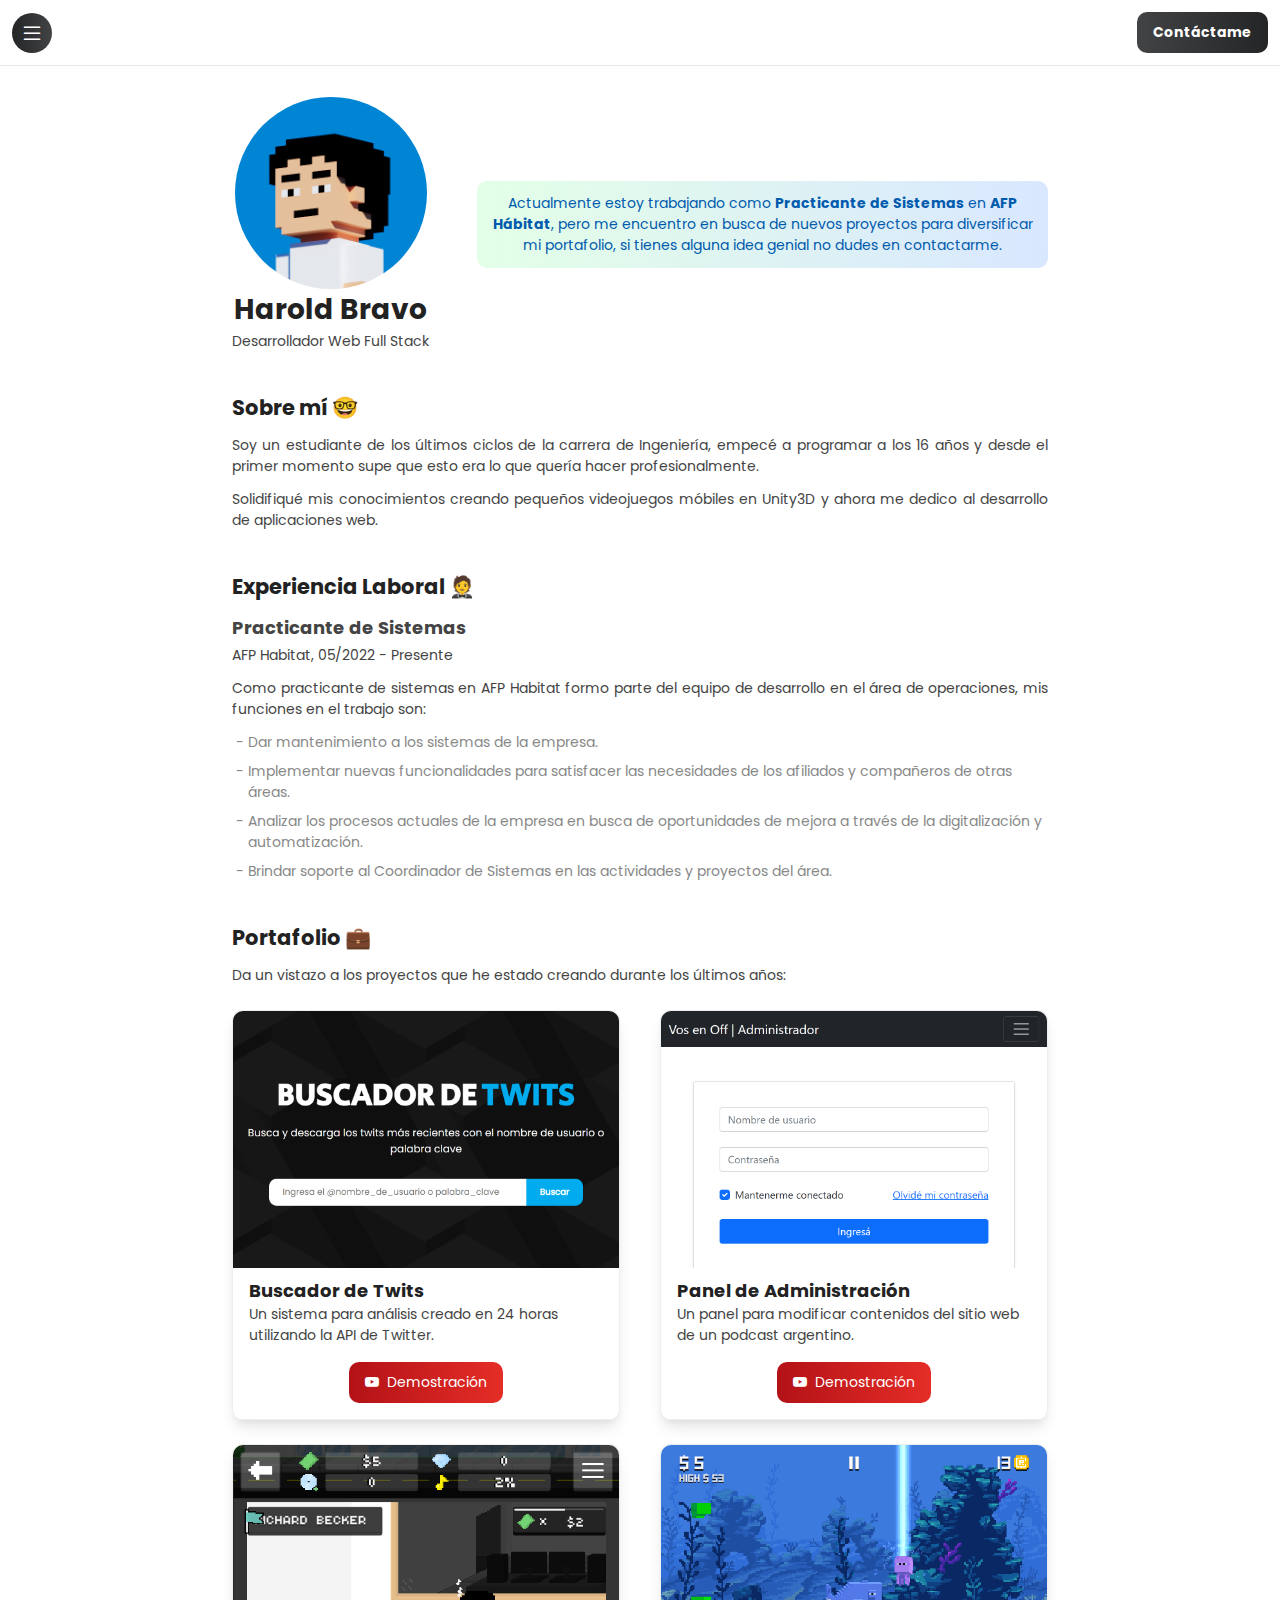
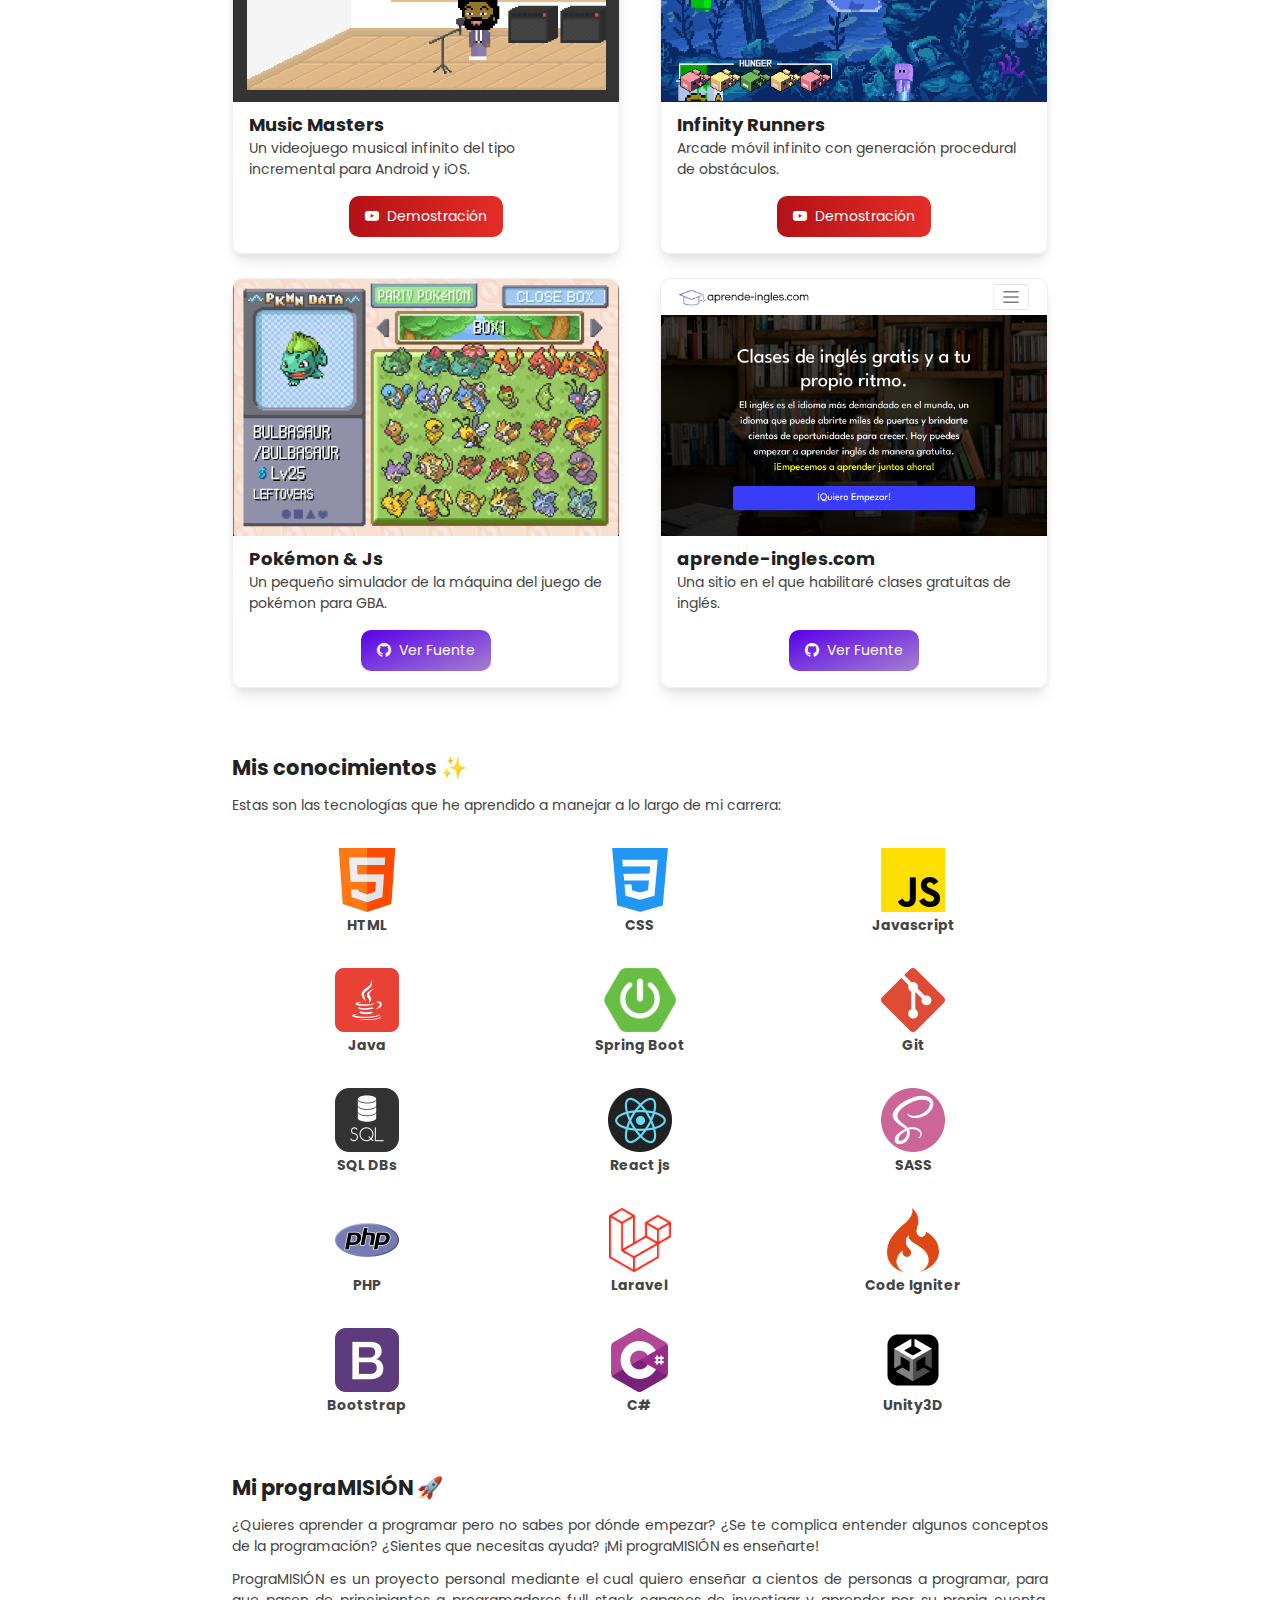
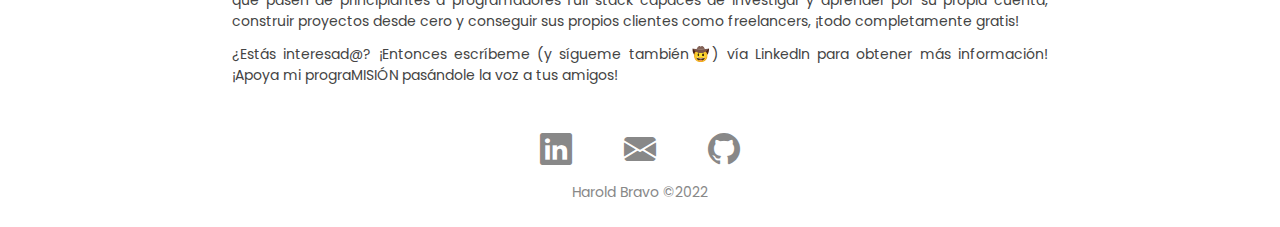
==== index.html @ 15dba9b2 "." ====
<!DOCTYPE html>
<html lang="en">
<head>
    <meta charset="UTF-8">
    <meta http-equiv="X-UA-Compatible" content="IE=edge">
    <meta name="viewport" content="width=device-width, initial-scale=1.0">
    <title>Harold Bravo: Desarrollador Web</title>
    <link rel="preconnect" href="https://fonts.googleapis.com">
    <link rel="preconnect" href="https://fonts.gstatic.com" crossorigin>
    <link href="https://fonts.googleapis.com/css2?family=Poppins:ital,wght@0,100;0,200;0,300;0,400;0,700;1,500;1,600;1,800&display=swap" rel="stylesheet">
    <link rel="stylesheet" href="https://cdn.jsdelivr.net/npm/bootstrap-icons@1.9.1/font/bootstrap-icons.css">
    <link rel="stylesheet" href="assets/css/style.css">
</head>
<body>

    <header id="header">
        <a class="btn-nav">
            <i class="bi bi-list"></i>
        </a>
        <nav id="navbar" class="navbar">
            <div class="navbar-header">
                <div>
                    <h2>Harold Bravo</h2>
                    <span>Desarrollador Web Full Stack</span>
                </div>
                <a class="btn-nav">
                    <i class="bi bi-x"></i>
                </a>
            </div>
            <ul>
                <li>
                    <a class="a-target nav-link" href="#about-me">
                        <h2>Sobre mí 🤓</h2>
                    </a>
                </li>
                <li>
                    <a class="a-target nav-link" href="#experience">
                        <h2>Experiencia Laboral 🤵</h2>
                    </a>
                </li>
                <li>
                    <a class="a-target nav-link" href="#portfolio">
                        <h2>Portafolio 💼</h2>
                    </a>
                </li>
                <li>
                    <a class="a-target nav-link" href="#skills">
                        <h2>Mis conocimientos ✨</h2>
                    </a>
                </li>
                <li>
                    <a class="a-target nav-link" href="#programission">
                        <h2>Mi prograMISIÓN 🚀</h2>
                    </a>
                </li>
            </ul>
        </nav>
        <a class="btn btn-contact" href="mailto:hbravo798@gmail.com">Contáctame</a>
    </header>

    <main class="container">
        <div>
            <img class="profile-pic" src="assets/images/Twitter_PP.png" alt="Foto de perfil">
            <h1>Harold Bravo</h1>
            <p>Desarrollador Web Full Stack</p>
        </div>
        <p class="description">
            Actualmente estoy trabajando como <b>Practicante de Sistemas</b> en <b>AFP Hábitat</b>,
            pero me encuentro en busca de nuevos proyectos para diversificar mi portafolio, si tienes
            alguna idea genial no dudes en contactarme.
        </p>
    </main>

    <!-- About Me -->

    <section id="about-me" class="container">
        <a class="a-target" href="#about-me"><h2>Sobre mí 🤓 <span class="tag">#</span></h2></a>
        <p class="p-block">
            Soy un estudiante de los últimos ciclos de la carrera de Ingeniería, empecé a programar a los
            16 años y desde el primer momento supe que esto era lo que quería hacer profesionalmente.
        </p>
        <p class="p-block">
            Solidifiqué mis conocimientos creando pequeños videojuegos móbiles en Unity3D y ahora me dedico
            al desarrollo de aplicaciones web.
        </p>
    </section>

    <!-- Working experience -->

    <section id="experience" class="container">
        <a class="a-target" href="#experience"><h2>Experiencia Laboral 🤵 <span class="tag">#</span></h2></a>
        <div class="working-experience">
            <h3>Practicante de Sistemas</h3>
            <span>AFP Habitat, 05/2022 - Presente</span>
            <p class="p-block">
                Como practicante de sistemas en AFP Habitat formo parte del equipo de desarrollo en el área de
                operaciones, mis funciones en el trabajo son:
            </p>
            <ul>
                <li>
                    Dar mantenimiento a los sistemas de la empresa.
                </li>
                <li>
                    Implementar nuevas funcionalidades para satisfacer las necesidades de los afiliados
                    y compañeros de otras áreas.
                </li>
                <li>
                    Analizar los procesos actuales de la empresa en busca de oportunidades de mejora a través de la 
                    digitalización y automatización.
                </li>
                <li>
                    Brindar soporte al Coordinador de Sistemas en las actividades y proyectos del área.
                </li>
            </ul>
        </div>
    </section>

    <!-- My Portfolio -->

    <section id="portfolio" class="container">
        <a class="a-target" href="#portfolio"><h2>Portafolio 💼 <span class="tag">#</span></h2></a>
        <p class="p-block">
            Da un vistazo a los proyectos que he estado creando durante los últimos años:
        </p>

        <section class="projects-container">

            <div class="project">
                <img src="assets/images/projects/buscador-twits.png" alt="Imagen del proyecto Buscador de Twits">
                <div class="project-description">
                    <h3>Buscador de Twits</h3>
                    <p>Un sistema para análisis creado en 24 horas utilizando la API de Twitter.</p>
                    <div class="btn-container">
                        <a class="btn btn-demo"><i class="bi bi-youtube"></i> Demostración</a>
                    </div>
                </div>
            </div>

            <div class="project">
                <img src="assets/images/projects/panel-administrador.png" alt="Imagen del Panel de Administración">
                <div class="project-description">
                    <h3>Panel de Administración</h3>
                    <p>Un panel para modificar contenidos del sitio web de un podcast argentino.</p>
                    <div class="btn-container">
                        <a class="btn btn-demo"><i class="bi bi-youtube"></i> Demostración</a>
                    </div>
                </div>
            </div>

            <div class="project">
                <img src="assets/images/projects/music-masters.png" alt="Imagen del proyecto Music Masters">
                <div class="project-description">
                    <h3>Music Masters</h3>
                    <p>Un videojuego musical infinito del tipo incremental para Android y iOS.</p>
                    <div class="btn-container">
                        <a class="btn btn-demo"><i class="bi bi-youtube"></i> Demostración</a>
                    </div>
                </div>
            </div>

            <div class="project">
                <img src="assets/images/projects/infinity-runners.png" alt="Imagen del proyecto Infinity Runners">
                <div class="project-description">
                    <h3>Infinity Runners</h3>
                    <p>Arcade móvil infinito con generación procedural de obstáculos.</p>
                    <div class="btn-container">
                        <a class="btn btn-demo"><i class="bi bi-youtube"></i> Demostración</a>
                    </div>
                </div>
            </div>

            <div class="project">
                <img src="assets/images/projects/pokemon-js.png" alt="Imagen del proyecto Pokemon & Js">
                <div class="project-description">
                    <h3>Pokémon & Js</h3>
                    <p>Un pequeño simulador de la máquina del juego de pokémon para GBA.</p>
                    <div class="btn-container">
                        <a class="btn btn-git" href="https://github.com/Andrebravo23/Pokemon-and-Js" target="_blank">
                            <i class="bi bi-github"></i> Ver Fuente
                        </a>
                    </div>
                </div>
            </div>
                

            <div class="project">
                <img src="assets/images/projects/aprende-ingles.png" alt="Imagen del proyecto Aprende-ingles.com">
                <div class="project-description">
                    <h3>aprende-ingles.com</h3>
                    <p>Una sitio en el que habilitaré clases gratuitas de inglés.</p>
                    <div class="btn-container">
                        <a class="btn btn-git" href="https://github.com/Andrebravo23/AprendeIngles-Bravo" target="_blank">
                            <i class="bi bi-github"></i> Ver Fuente
                        </a>
                    </div>
                </div>
            </div>
                
        </section>
    
    </section>

    <!-- My Skills -->

    <section id="skills" class="container">
        <a class="a-target" href="#skills"><h2>Mis conocimientos ✨ <span class="tag">#</span></h2></a>
        <p class="p-block">
            Estas son las tecnologías que he aprendido a manejar a lo largo de mi carrera:
        </p>

        <div class="skills-container">
            
            <div class="skill">
                <img src="assets/images/skills/html.png" alt="HTML logo">
                <h4>HTML</h4>
            </div>
            
            <div class="skill">
                <img src="assets/images/skills/css.png" alt="CSS logo">
                <h4>CSS</h4>
            </div>
            
            <div class="skill">
                <img src="assets/images/skills/js.png" alt="Javascript logo">
                <h4>Javascript</h4>
            </div>
            
            <div class="skill">
                <img src="assets/images/skills/java.png" alt="Java logo">
                <h4>Java</h4>
            </div>
            
            <div class="skill">
                <img src="assets/images/skills/spring-boot.png" alt="Spring Boot logo">
                <h4>Spring Boot</h4>
            </div>
            
            <div class="skill">
                <img src="assets/images/skills/git.png" alt="Git logo">
                <h4>Git</h4>
            </div>
            
            <div class="skill">
                <img src="assets/images/skills/sql.png" alt="SQL logo">
                <h4>SQL DBs</h4>
            </div>
            
            <div class="skill">
                <img src="assets/images/skills/react.png" alt="React logo">
                <h4>React js</h4>
            </div>
            
            <div class="skill">
                <img src="assets/images/skills/sass.png" alt="Sass logo">
                <h4>SASS</h4>
            </div>
            
            <div class="skill">
                <img src="assets/images/skills/php.png" alt="PHP logo">
                <h4>PHP</h4>
            </div>
            
            <div class="skill">
                <img src="assets/images/skills/laravel.png" alt="Laravel logo">
                <h4>Laravel</h4>
            </div>
            
            <div class="skill">
                <img src="assets/images/skills/codeigniter.png" alt="Code Igniter logo">
                <h4>Code Igniter</h4>
            </div>
            
            <div class="skill">
                <img src="assets/images/skills/bootstrap.png" alt="Bootstrap logo">
                <h4>Bootstrap</h4>
            </div>
            
            <div class="skill">
                <img src="assets/images/skills/c-sharp.png" alt="C-Sharp logo">
                <h4>C#</h4>
            </div>
            
            <div class="skill">
                <img src="assets/images/skills/unity3d.png" alt="Unity3D logo">
                <h4>Unity3D</h4>
            </div>

        </div>

    </section>

    <!-- Programission -->
    
    <section id="programission" class="container">
        <a class="a-target" href="#programission"><h2>Mi prograMISIÓN 🚀 <span class="tag">#</span></h2></a>
        <p class="p-block">
            ¿Quieres aprender a programar pero no sabes por dónde empezar? ¿Se te complica entender
            algunos conceptos de la programación? ¿Sientes que necesitas ayuda? ¡Mi prograMISIÓN es enseñarte!
        </p>
        <p class="p-block">
            PrograMISIÓN es un proyecto personal mediante el cual quiero enseñar a cientos de personas a
            programar, para que pasen de principiantes a programadores full stack capaces de investigar
            y aprender por su propia cuenta, construir proyectos desde cero y conseguir sus propios clientes
            como freelancers, ¡todo completamente gratis!
        </p>
        <p class="p-block">
            ¿Estás interesad@? ¡Entonces escríbeme (y sígueme también🤠) vía LinkedIn para obtener más información!
            ¡Apoya mi prograMISIÓN pasándole la voz a tus amigos!
        </p>
    </section>

    <footer>
        <div class="socials">
            <a href="">
                <i class="bi bi-linkedin"></i>
            </a><!--
         --><a href="mailto:hbravo798@gmail.com">
                <i class="bi bi-envelope-fill"></i>
            </a><!--
         --><a href="">
                <i class="bi bi-github"></i>
            </a>
        </div>
        <span>Harold Bravo ©2022</span>
    </footer>

    <script src="assets/js/main.js"></script>
</body>
</html>
---- assets/css/style.css ----
:root {
    --title: #222;
    --paragraph: #444;
    --subtle: #888;
}

* {
    box-sizing: border-box;
    margin: 0;
    padding: 0;
    font-family: 'Poppins', sans-serif;
}

html {
    scroll-behavior:smooth;
}

html, body {
    font-size: 62.5%;
}

h1 {
    font-size: 2.4rem;
}

h2 {
    font-size: 1.9rem;
}

h3 {
    font-size: 1.6rem;
}

h4 {
    font-size: 1.25rem;
}

p, span, li {
    font-size: 1.25rem;
}

.container {
    padding: 0 24px;
}

main {
    margin-top: 24px;
}

.profile-pic {
    display: block;
    border-radius: 50%;
    margin: 0 auto;
    width: 50%;
    max-width: 192px;
    height: auto;
}

.description {
    border-radius: 10px;
    margin: 12px 0;
    padding: 12px;
    background: linear-gradient(90deg, #e3ffe7 0%, #d9e7ff 100%);
    color: #005aad;
}

main h1, main p {
    text-align: center;
}

h1, h2, h3, h4, h5, h6 {
    color: var(--title);
}

h2 {
    display: inline-block;
    padding-top: 16px;
}

p, li, span {
    color: var(--paragraph);
}

.working-experience li {
  list-style-type: '- ';
  margin: 8px 0 8px 16px;
}

section {
    margin: 24px 0;
}

.a-target {
    color: var(--title);
    text-decoration: none;
}

.tag {
    color: white;
    transition: all 0.25s linear;
}

.a-target:hover .tag {
    color: var(--subtle);
}

.p-block {
    margin: 12px 0;
    text-align: justify;
}

.projects-container {
    margin-top: 24px;
}

.project {
    border-radius: 10px;
    box-shadow: rgba(0, 0, 0, 0.1) 0px 10px 15px -3px, rgba(0, 0, 0, 0.05) 0px 4px 6px -2px;
    margin-bottom: 32px;
    border: 1px solid #eee;
}

.project img {
    width: 100%;
    height: auto;
    border-radius: 10px 10px 0 0;
}

.project .project-description {
    padding: 6px 16px 16px 16px;
}

.project h3 {
    margin: 0;
}

.btn-container {
    margin-top: 16px;
    text-align: center;
}

.btn {
    padding: 10px 16px;
    cursor: pointer;
    text-decoration: none;
    display: inline-block;
    border-radius: 10px;
    font-size: 1.25rem;
    height: fit-content;
}

.btn-contact {
    background: #232526;
    background: -webkit-linear-gradient(to right, #414345, #232526);
    background: linear-gradient(to right, #414345, #232526);
    color: white;
}

.btn-nav {
    background: #232526;
    background: -webkit-linear-gradient(to left, #414345, #232526);
    background: linear-gradient(to left, #414345, #232526);
    color: white;
    font-size: 24px;
    font-weight: bold;
    border-radius: 50%;
    height: 40px;
    width: 40px;
    line-height: 1;
    padding: 8px;
}

.btn-contact {
    font-size: 1.1rem;
    font-weight: bold;
}

.btn-demo {
    background: #e52d27;
    background: -webkit-linear-gradient(to right, #b31217, #e52d27);
    background: linear-gradient(to right, #b31217, #e52d27);
    color: white;
}

.btn-git {
    background-color: #5900e9;
    background-image: linear-gradient(160deg, #5900e9 0%, #a580d0 100%);
    color: white;
}

.btn-demo i, .btn-git i {
    margin-right: 4px;
}

.skills-container {
    display: flex;
    flex-direction: row;
    flex-wrap: wrap;
    justify-content: space-between;
    margin-top: 16px;
}

.skill {
    text-align: center;
    width: 33%;
    margin: 16px 0;
}

.skill h4 {
    color: var(--paragraph);
}

.skill img {
    height: 64px;
    width: auto;
}

.working-experience {
    margin-top: 12px;
}

.working-experience h3 {
    color: var(--paragraph);
    margin-bottom: 4px;
}

.working-experience li {
    color: var(--subtle);
}

footer {
    text-align: center;
    padding-top: 16px;
    padding-bottom: 24px;
}

.socials {
    display: flex;
    font-size: 3.2rem;
    justify-content: space-between;
    width: 80%;
    max-width: 200px;
    margin: 0 auto 8px auto;
}

.socials a {
    color: var(--subtle);
    text-decoration: none;
}

footer span {
    color: var(--subtle);
}

header {
    display: flex;
    justify-content: space-between;
    padding: 12px;
    position: sticky;
    top: 0;
    background-color: rgba(255, 255, 255, 0.8);
    align-items: center;
    z-index: 2;
    box-shadow: rgba(17, 17, 26, 0.1) 0px 1px 0px;
    transition: top 0.3s;
}

header::after {
    display: block;
    position: fixed;
    top: 0;
    left: 0;
    width: 100vw;
    height: 100vh;
    pointer-events: none;
    background-color: transparent;
    content: '';
    z-index: 2;
    transition: background 0.5s linear;
}

.navbar {
    background-color: white;
    position: fixed;
    height: 100vh;
    width: 100vw;
    z-index: 3;
    top: 0;
    left: -100vw;
    transition: left 0.5s ease-in-out;
    padding: 24px;
}

header.show .navbar {
    left: 0;
}

header.show::after {
    background-color:  rgba(0, 0, 0, 0.5);
    pointer-events: all;
}

.navbar-header {
    display: flex;
    justify-content: space-between;
    flex-direction: row;
    padding-bottom: 16px;
    border-bottom: 2px solid #eee;
}

.navbar-header h2 {
    padding: 0;
}

.navbar-header span {
    display: block;
    padding: 0;
}

.navbar ul {
    list-style-type: none;
    display: block;
    margin: 16px 0;
}

.navbar a {
    display: block;
}

.navbar li {
    margin: 16px 0;
}

@media (min-width: 550px) {
    .navbar {
        max-width: 400px;
    }

    .projects-container {
        display: flex;
        flex-wrap: wrap;
        justify-content: space-between;
    }

    .project {
        width: 47.5%;
        margin-bottom: 24px;
    }
}

@media (min-width: 700px) {

    .container {
        padding: 0 72px;
        max-width: 960px;
        margin: 24px auto;
    }

    main.container {
        display: flex;
        justify-content: space-between;
        align-items: center;
        margin-top: 32px;
    }

    main.container > div {
        width: fit-content;
        margin-right: 48px;
    }

    .profile-pic {
        width: 192px;
    }

    .description {
        flex: 1;
    }
}

@media (min-width: 800px) {
    h1 {
        font-size: 2.8rem;
    }
    
    h2 {
        font-size: 2.1rem;
    }
    
    h3 {
        font-size: 1.8rem;
    }
    
    h4 , p, span, li, .btn {
        font-size: 1.4rem;
    }
}

@media (min-width: 1440px) {
    h1 {
        font-size: 3.2rem;
    }
    
    h2 {
        font-size: 2.4rem;
    }
    
    h3 {
        font-size: 2.2rem;
    }
    
    h4 , p, span, li, .btn {
        font-size: 1.6rem;
    }
    
    footer {
        margin-top: 48px;
    }
}
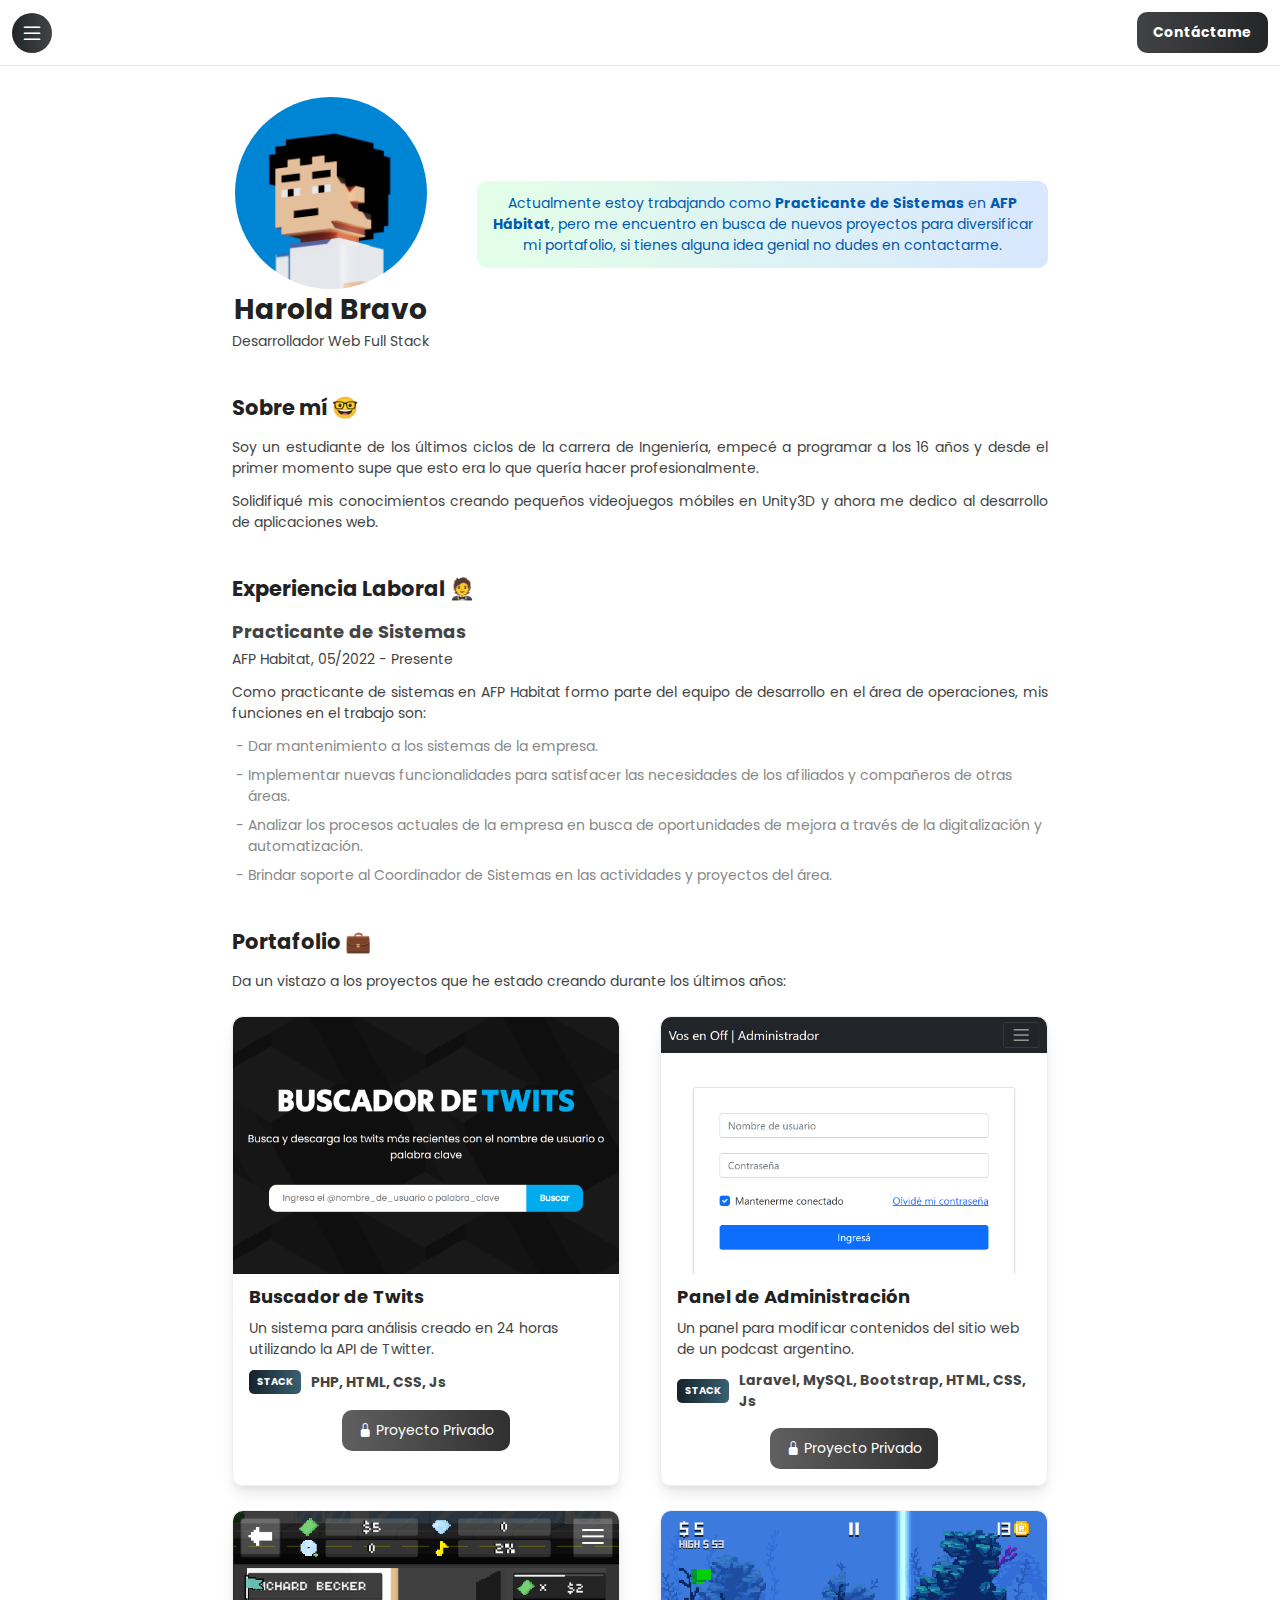
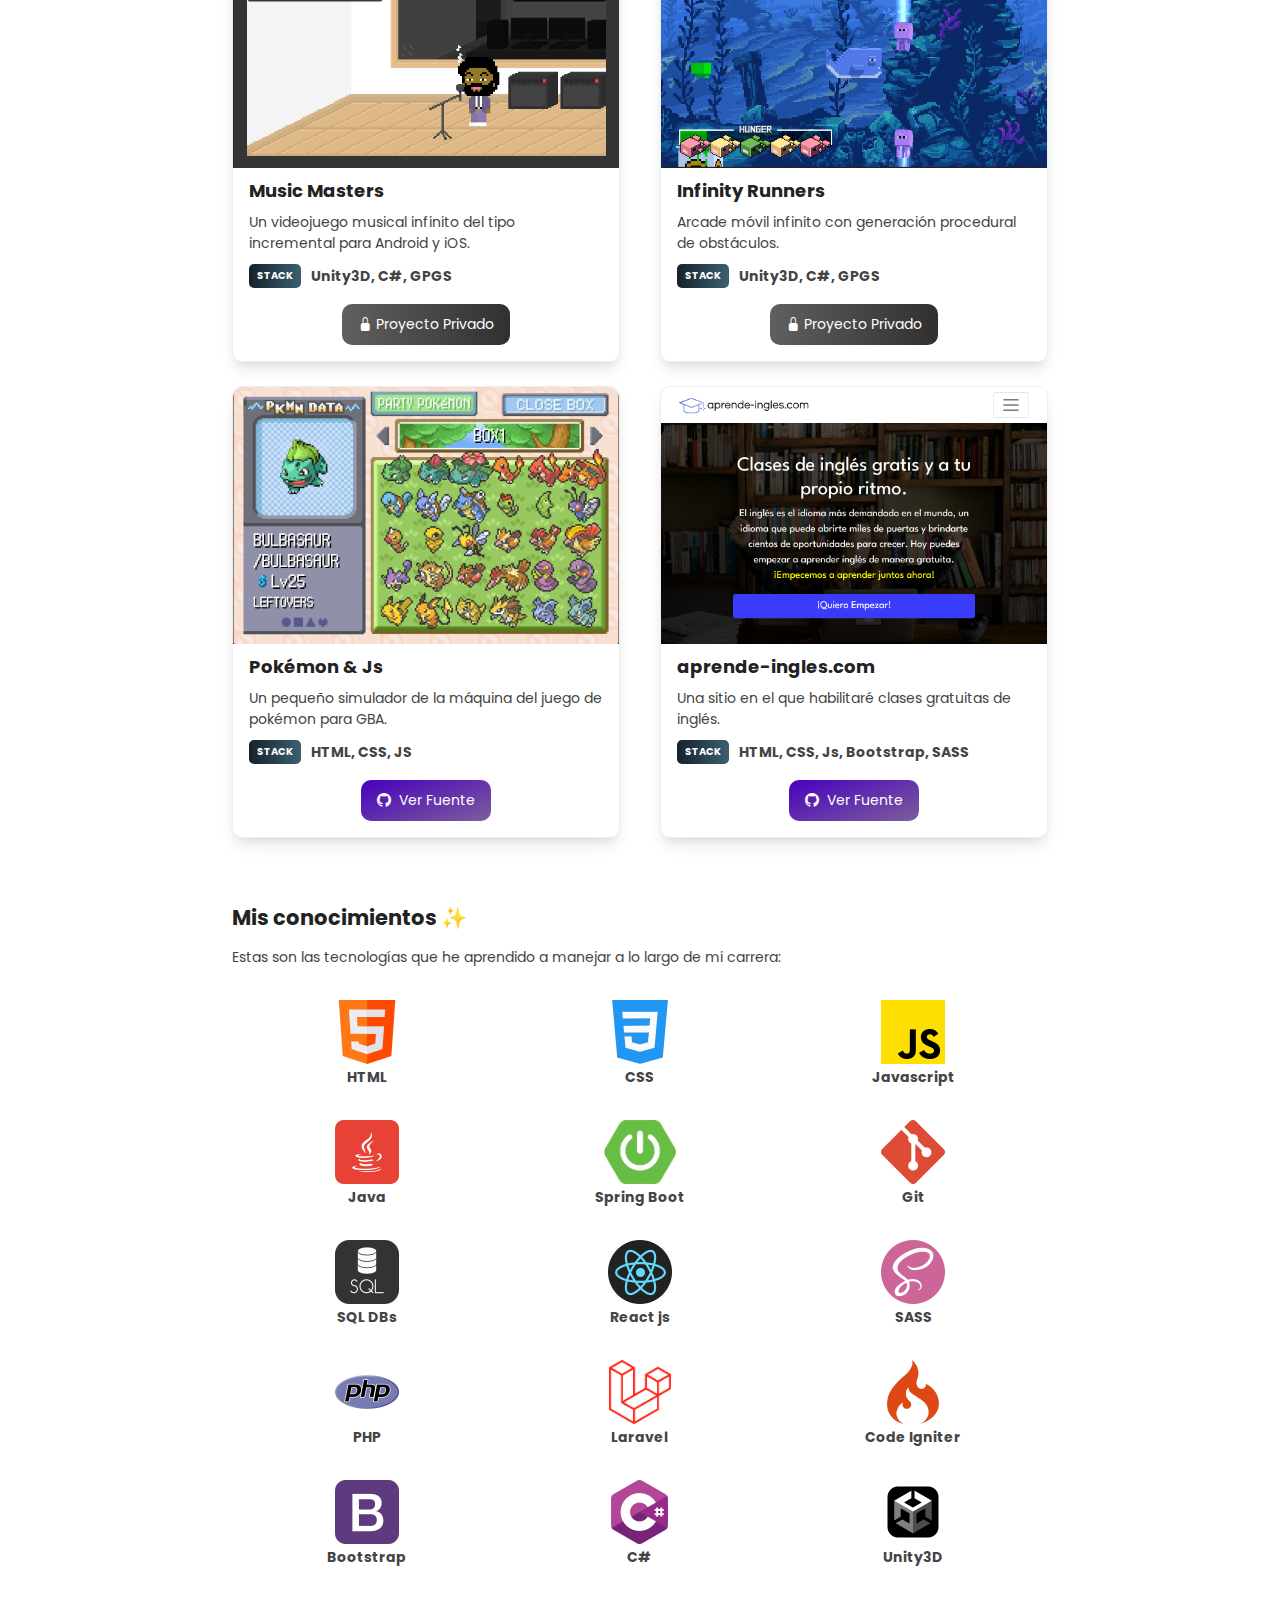
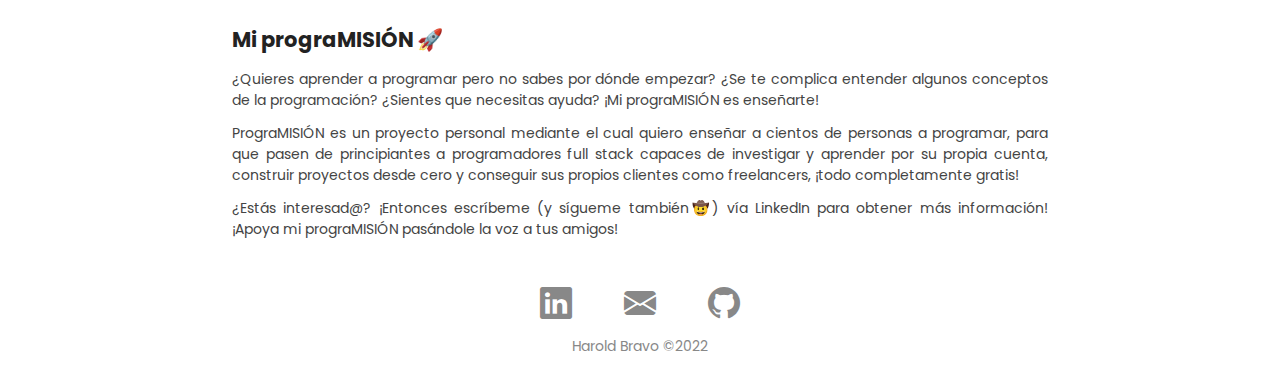
==== commit 73a52945: "last style fixes" ====
--- a/index.html
+++ b/index.html
@@ -130,8 +130,12 @@
                 <div class="project-description">
                     <h3>Buscador de Twits</h3>
                     <p>Un sistema para análisis creado en 24 horas utilizando la API de Twitter.</p>
-                    <div class="btn-container">
-                        <a class="btn btn-demo"><i class="bi bi-youtube"></i> Demostración</a>
+                    <div class="project-stack">
+                        <span class="tag stack-tag">STACK</span>
+                        <p>PHP, HTML, CSS, Js</p>
+                    </div>
+                    <div class="btn-container">
+                        <a class="btn btn-private"><i class="bi bi-lock-fill"></i> Proyecto Privado</a>
                     </div>
                 </div>
             </div>
@@ -141,8 +145,12 @@
                 <div class="project-description">
                     <h3>Panel de Administración</h3>
                     <p>Un panel para modificar contenidos del sitio web de un podcast argentino.</p>
-                    <div class="btn-container">
-                        <a class="btn btn-demo"><i class="bi bi-youtube"></i> Demostración</a>
+                    <div class="project-stack">
+                        <span class="tag stack-tag">STACK</span>
+                        <p>Laravel, MySQL, Bootstrap, HTML, CSS, Js</p>
+                    </div>
+                    <div class="btn-container">
+                        <a class="btn btn-private"><i class="bi bi-lock-fill"></i> Proyecto Privado</a>
                     </div>
                 </div>
             </div>
@@ -152,8 +160,12 @@
                 <div class="project-description">
                     <h3>Music Masters</h3>
                     <p>Un videojuego musical infinito del tipo incremental para Android y iOS.</p>
-                    <div class="btn-container">
-                        <a class="btn btn-demo"><i class="bi bi-youtube"></i> Demostración</a>
+                    <div class="project-stack">
+                        <span class="tag stack-tag">STACK</span>
+                        <p>Unity3D, C#, GPGS</p>
+                    </div>
+                    <div class="btn-container">
+                        <a class="btn btn-private"><i class="bi bi-lock-fill"></i> Proyecto Privado</a>
                     </div>
                 </div>
             </div>
@@ -163,8 +175,12 @@
                 <div class="project-description">
                     <h3>Infinity Runners</h3>
                     <p>Arcade móvil infinito con generación procedural de obstáculos.</p>
-                    <div class="btn-container">
-                        <a class="btn btn-demo"><i class="bi bi-youtube"></i> Demostración</a>
+                    <div class="project-stack">
+                        <span class="tag stack-tag">STACK</span>
+                        <p>Unity3D, C#, GPGS</p>
+                    </div>
+                    <div class="btn-container">
+                        <a class="btn btn-private"><i class="bi bi-lock-fill"></i> Proyecto Privado</a>
                     </div>
                 </div>
             </div>
@@ -174,6 +190,10 @@
                 <div class="project-description">
                     <h3>Pokémon & Js</h3>
                     <p>Un pequeño simulador de la máquina del juego de pokémon para GBA.</p>
+                    <div class="project-stack">
+                        <span class="tag stack-tag">STACK</span>
+                        <p>HTML, CSS, JS</p>
+                    </div>
                     <div class="btn-container">
                         <a class="btn btn-git" href="https://github.com/Andrebravo23/Pokemon-and-Js" target="_blank">
                             <i class="bi bi-github"></i> Ver Fuente
@@ -188,6 +208,10 @@
                 <div class="project-description">
                     <h3>aprende-ingles.com</h3>
                     <p>Una sitio en el que habilitaré clases gratuitas de inglés.</p>
+                    <div class="project-stack">
+                        <span class="tag stack-tag">STACK</span>
+                        <p>HTML, CSS, Js, Bootstrap, SASS</p>
+                    </div>
                     <div class="btn-container">
                         <a class="btn btn-git" href="https://github.com/Andrebravo23/AprendeIngles-Bravo" target="_blank">
                             <i class="bi bi-github"></i> Ver Fuente
@@ -311,13 +335,13 @@
 
     <footer>
         <div class="socials">
-            <a href="">
+            <a href="https://www.linkedin.com/in/harold-bravo-3828b9200/" target="_blank">
                 <i class="bi bi-linkedin"></i>
             </a><!--
          --><a href="mailto:hbravo798@gmail.com">
                 <i class="bi bi-envelope-fill"></i>
             </a><!--
-         --><a href="">
+         --><a href="https://github.com/Andrebravo23" target="_blank">
                 <i class="bi bi-github"></i>
             </a>
         </div>
--- a/assets/css/style.css
+++ b/assets/css/style.css
@@ -127,11 +127,16 @@
 }
 
 .project .project-description {
-    padding: 6px 16px 16px 16px;
-}
-
-.project h3 {
+    padding: 16px;
+    padding-top: 6px;
+}
+
+.project-description h3 {
     margin: 0;
+}
+
+.project-description > p {
+    margin-top: 8px;
 }
 
 .btn-container {
@@ -140,6 +145,8 @@
 }
 
 .btn {
+    position: relative;
+    top: 0;
     padding: 10px 16px;
     cursor: pointer;
     text-decoration: none;
@@ -147,6 +154,12 @@
     border-radius: 10px;
     font-size: 1.25rem;
     height: fit-content;
+    transition: scale 0.5s, top 0.25s;
+}
+
+.btn:hover {
+    scale: 1.05;
+    top: -4px;
 }
 
 .btn-contact {
@@ -157,6 +170,7 @@
 }
 
 .btn-nav {
+    cursor: pointer;
     background: #232526;
     background: -webkit-linear-gradient(to left, #414345, #232526);
     background: linear-gradient(to left, #414345, #232526);
@@ -175,16 +189,17 @@
     font-weight: bold;
 }
 
-.btn-demo {
-    background: #e52d27;
-    background: -webkit-linear-gradient(to right, #b31217, #e52d27);
-    background: linear-gradient(to right, #b31217, #e52d27);
-    color: white;
+.btn-private {
+    background: #606060;
+    background: -webkit-linear-gradient(to right, #606060, #303030);
+    background: linear-gradient(to right, #606060, #303030);
+    color: white;
+    cursor: not-allowed;
 }
 
 .btn-git {
-    background-color: #5900e9;
-    background-image: linear-gradient(160deg, #5900e9 0%, #a580d0 100%);
+    background-color: #4900be;
+    background-image: linear-gradient(160deg, #4900be 0%, #7b5f9b 100%);
     color: white;
 }
 
@@ -246,6 +261,14 @@
 .socials a {
     color: var(--subtle);
     text-decoration: none;
+    position: relative;
+    top: 0;
+    transition: color 0.5s, top 0.5s;
+}
+
+.socials a:hover {
+    color: var(--paragraph);
+    top: -8px;
 }
 
 footer span {
@@ -331,6 +354,29 @@
     margin: 16px 0;
 }
 
+.tag {
+    display: inline-block;
+    padding: 4px 8px;
+    font-weight: bold;
+    border-radius: 5px;
+}
+
+.stack-tag {
+    background: #16222A;
+    background: -webkit-linear-gradient(to left, #3A6073, #16222A);
+    background: linear-gradient(to left, #3A6073, #16222A);
+    color: white;
+    font-size: 1rem;
+    margin-right: 10px;
+}
+
+.project-stack {
+    display: flex;
+    align-items: center;
+    margin-top: 10px;
+    font-weight: bold;
+}
+
 @media (min-width: 550px) {
     .navbar {
         max-width: 400px;
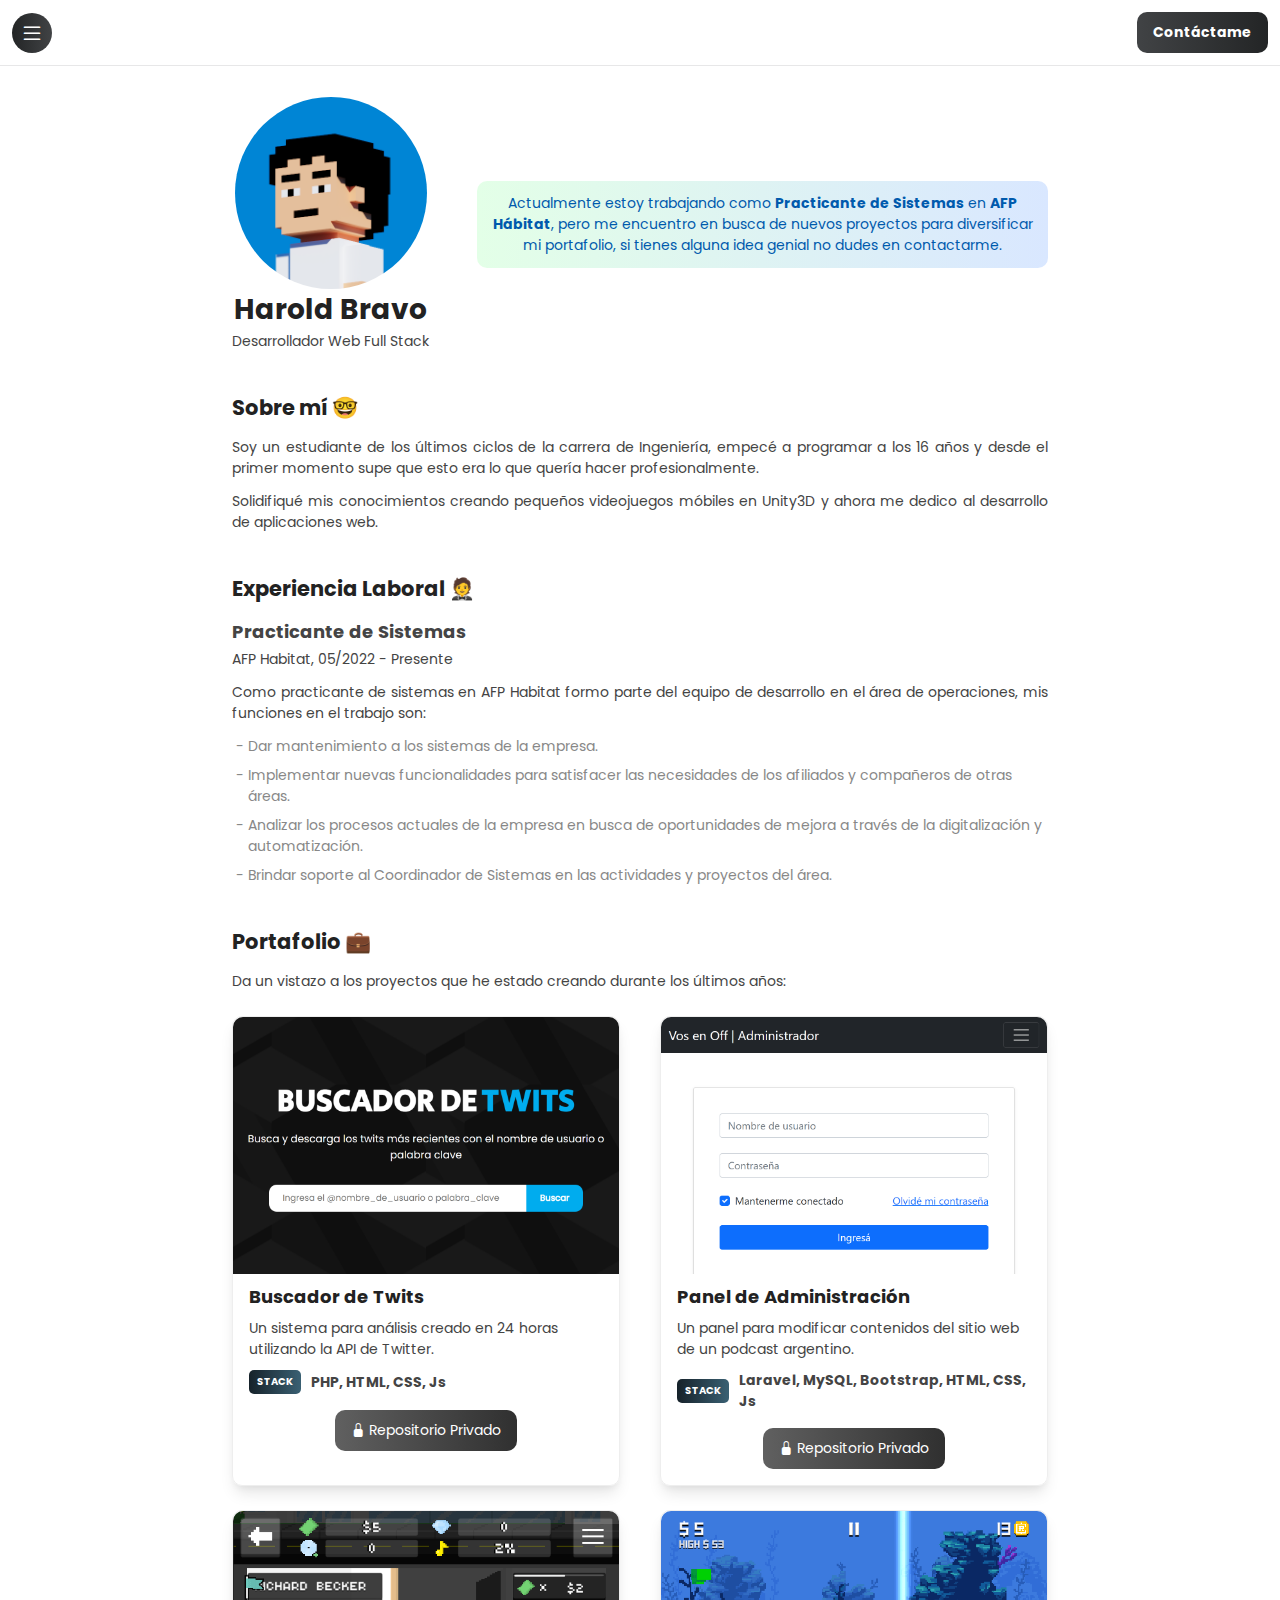
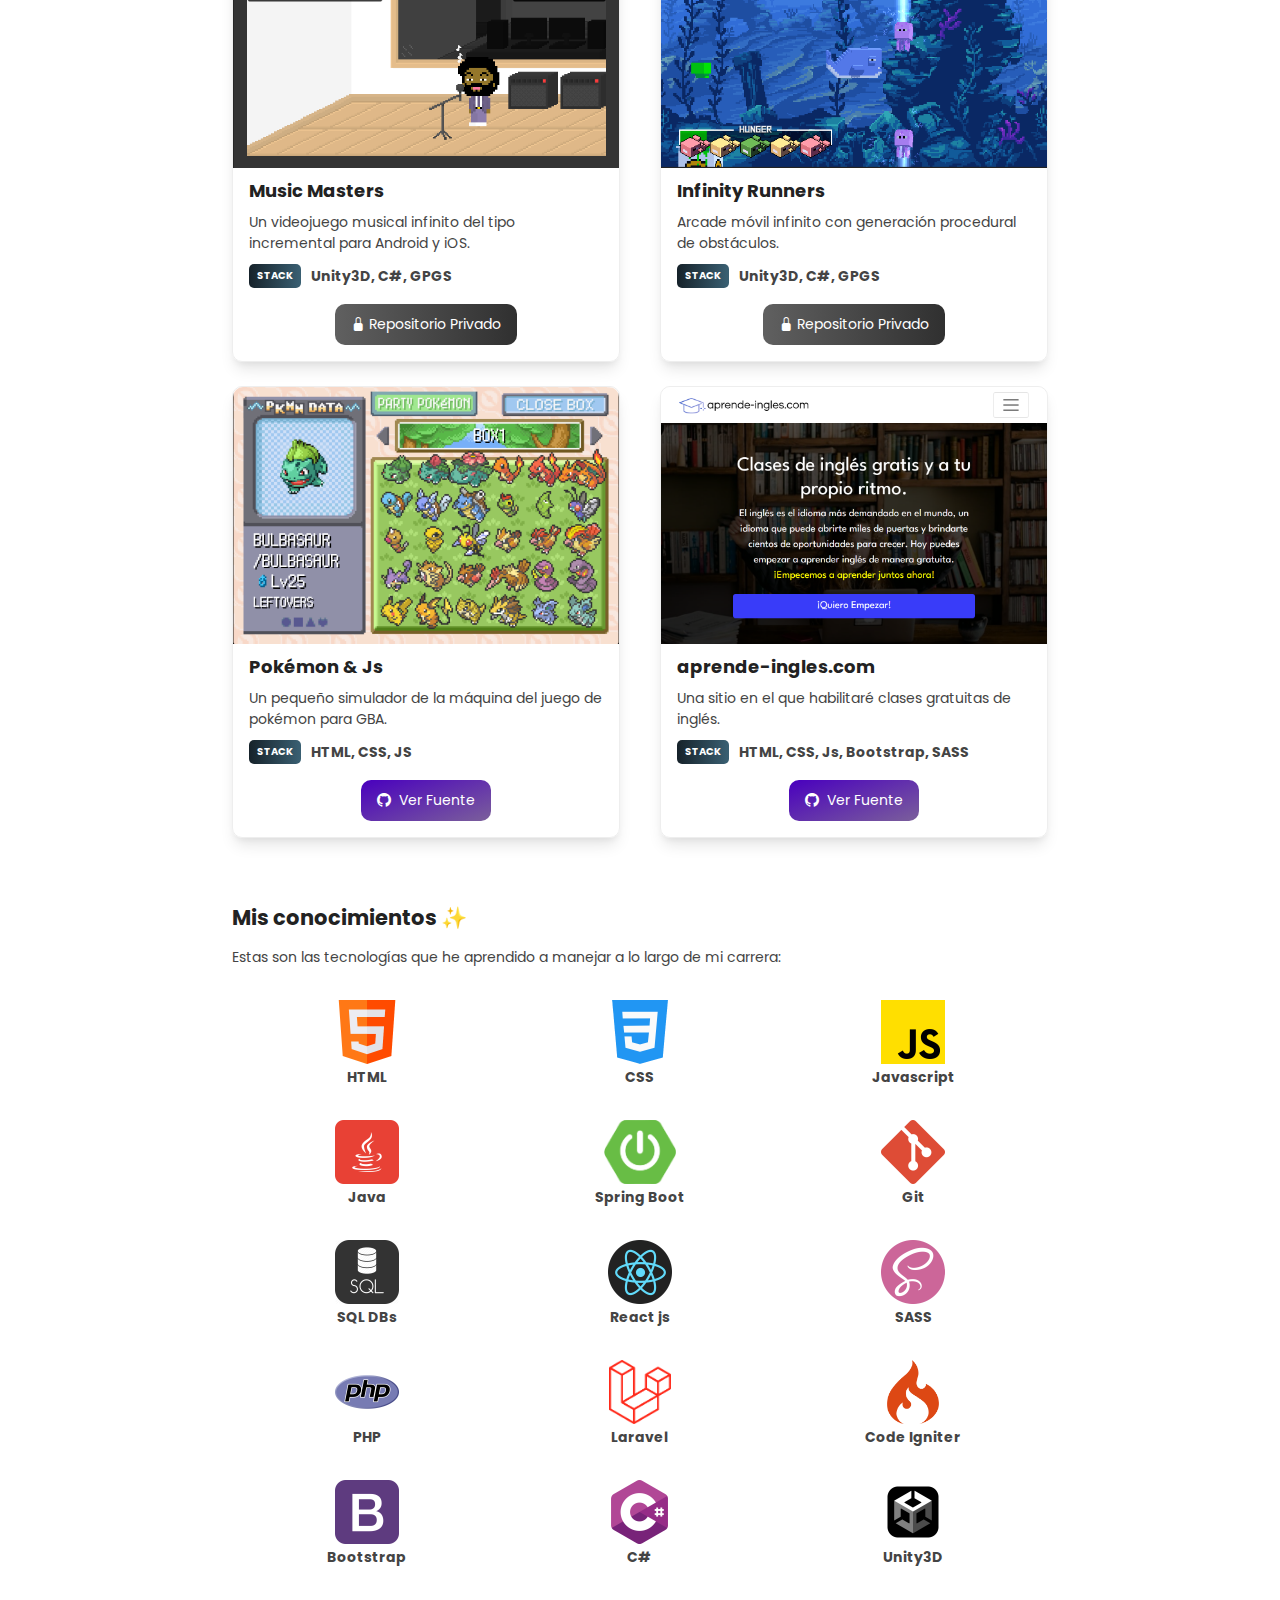
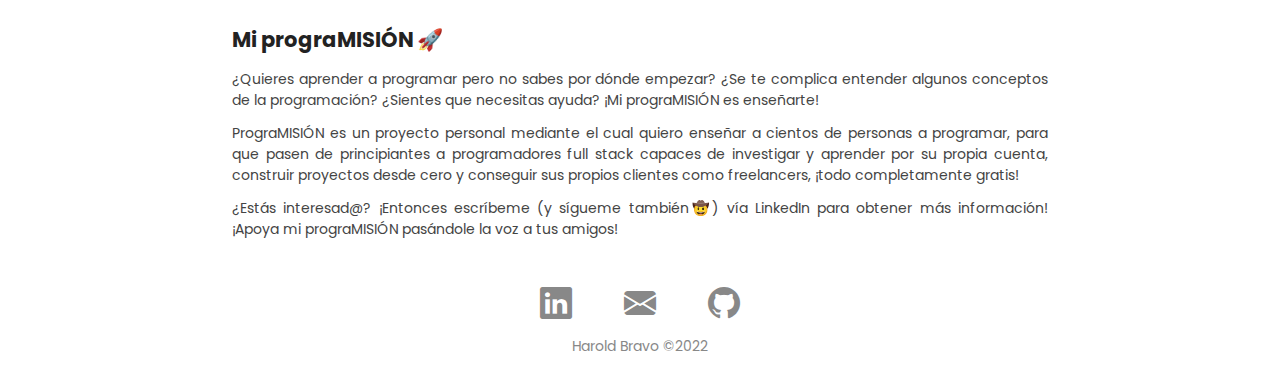
==== commit 8041b8ee: "." ====
--- a/index.html
+++ b/index.html
@@ -135,7 +135,7 @@
                         <p>PHP, HTML, CSS, Js</p>
                     </div>
                     <div class="btn-container">
-                        <a class="btn btn-private"><i class="bi bi-lock-fill"></i> Proyecto Privado</a>
+                        <a class="btn btn-private"><i class="bi bi-lock-fill"></i> Repositorio Privado</a>
                     </div>
                 </div>
             </div>
@@ -150,7 +150,7 @@
                         <p>Laravel, MySQL, Bootstrap, HTML, CSS, Js</p>
                     </div>
                     <div class="btn-container">
-                        <a class="btn btn-private"><i class="bi bi-lock-fill"></i> Proyecto Privado</a>
+                        <a class="btn btn-private"><i class="bi bi-lock-fill"></i> Repositorio Privado</a>
                     </div>
                 </div>
             </div>
@@ -165,7 +165,7 @@
                         <p>Unity3D, C#, GPGS</p>
                     </div>
                     <div class="btn-container">
-                        <a class="btn btn-private"><i class="bi bi-lock-fill"></i> Proyecto Privado</a>
+                        <a class="btn btn-private"><i class="bi bi-lock-fill"></i> Repositorio Privado</a>
                     </div>
                 </div>
             </div>
@@ -180,7 +180,7 @@
                         <p>Unity3D, C#, GPGS</p>
                     </div>
                     <div class="btn-container">
-                        <a class="btn btn-private"><i class="bi bi-lock-fill"></i> Proyecto Privado</a>
+                        <a class="btn btn-private"><i class="bi bi-lock-fill"></i> Repositorio Privado</a>
                     </div>
                 </div>
             </div>
--- a/assets/css/style.css
+++ b/assets/css/style.css
@@ -2,6 +2,11 @@
     --title: #222;
     --paragraph: #444;
     --subtle: #888;
+}
+
+::selection {
+    background: black;
+    color: white;
 }
 
 * {
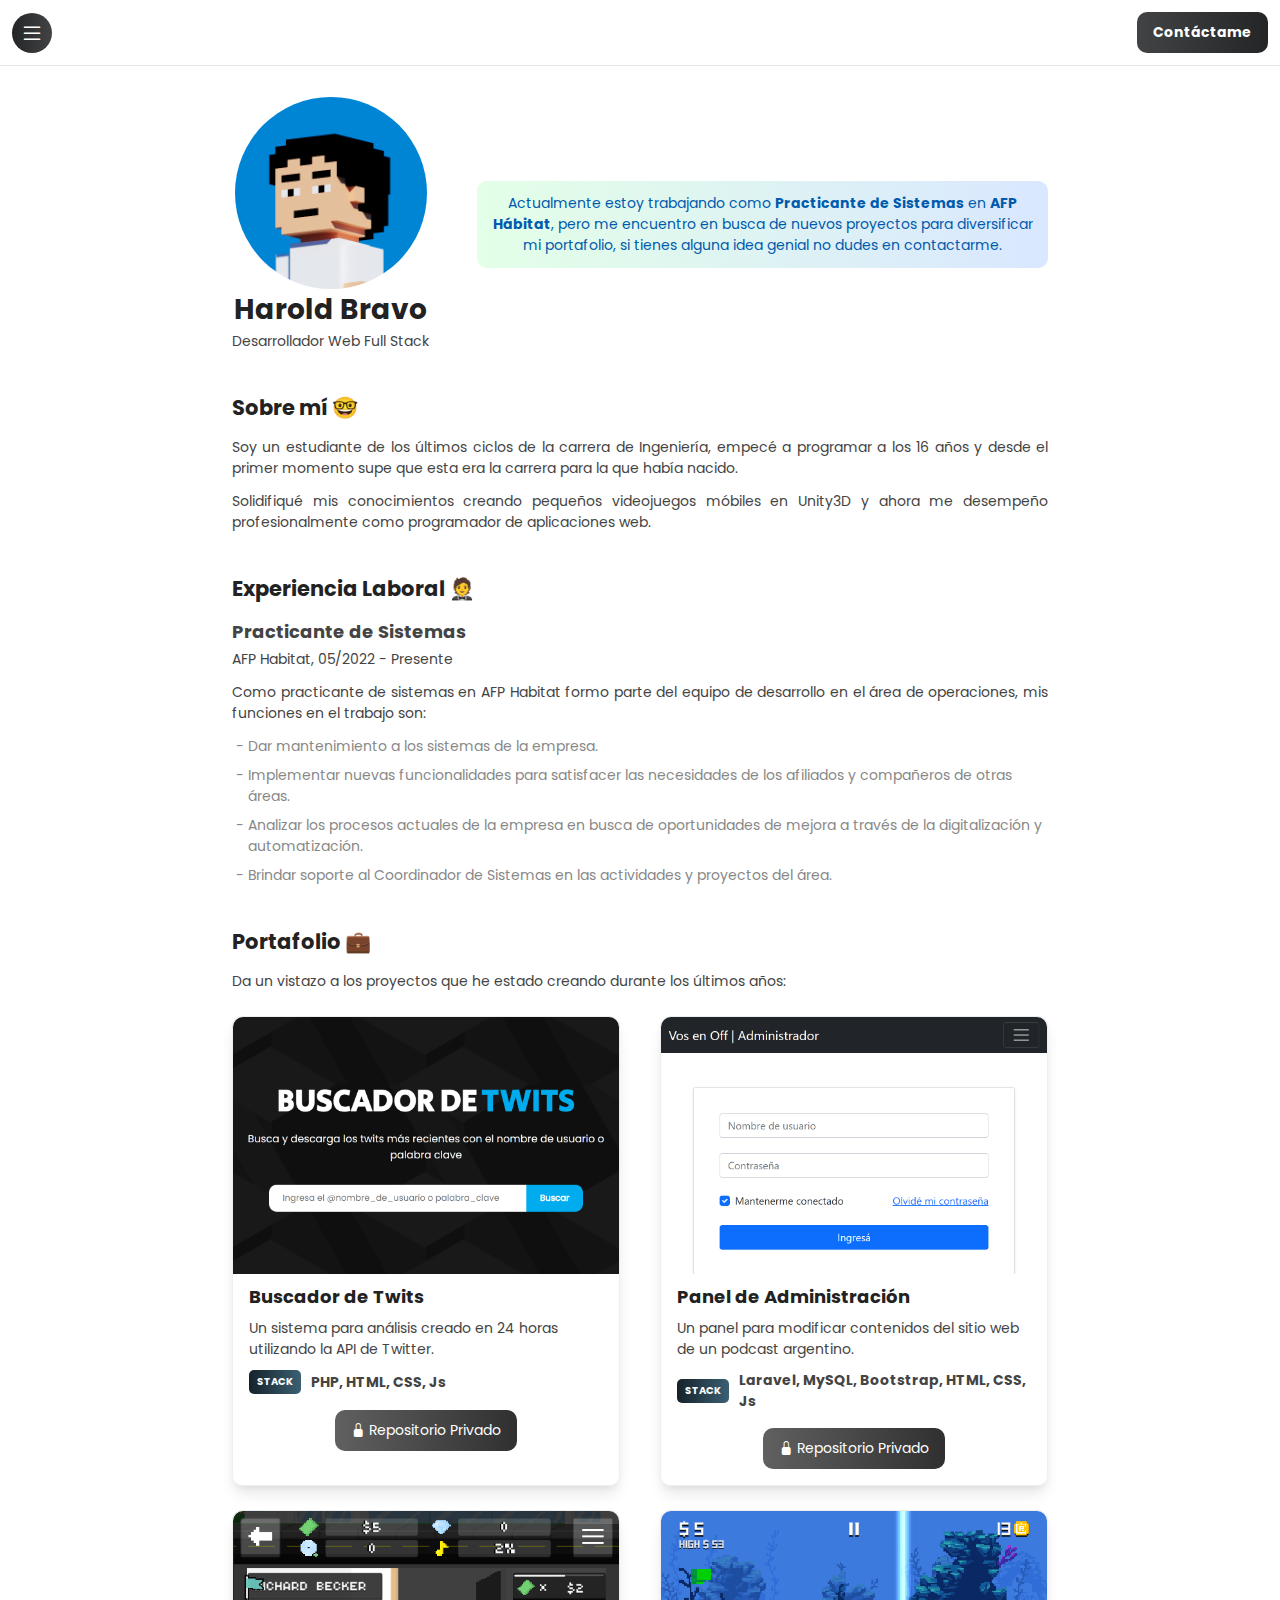
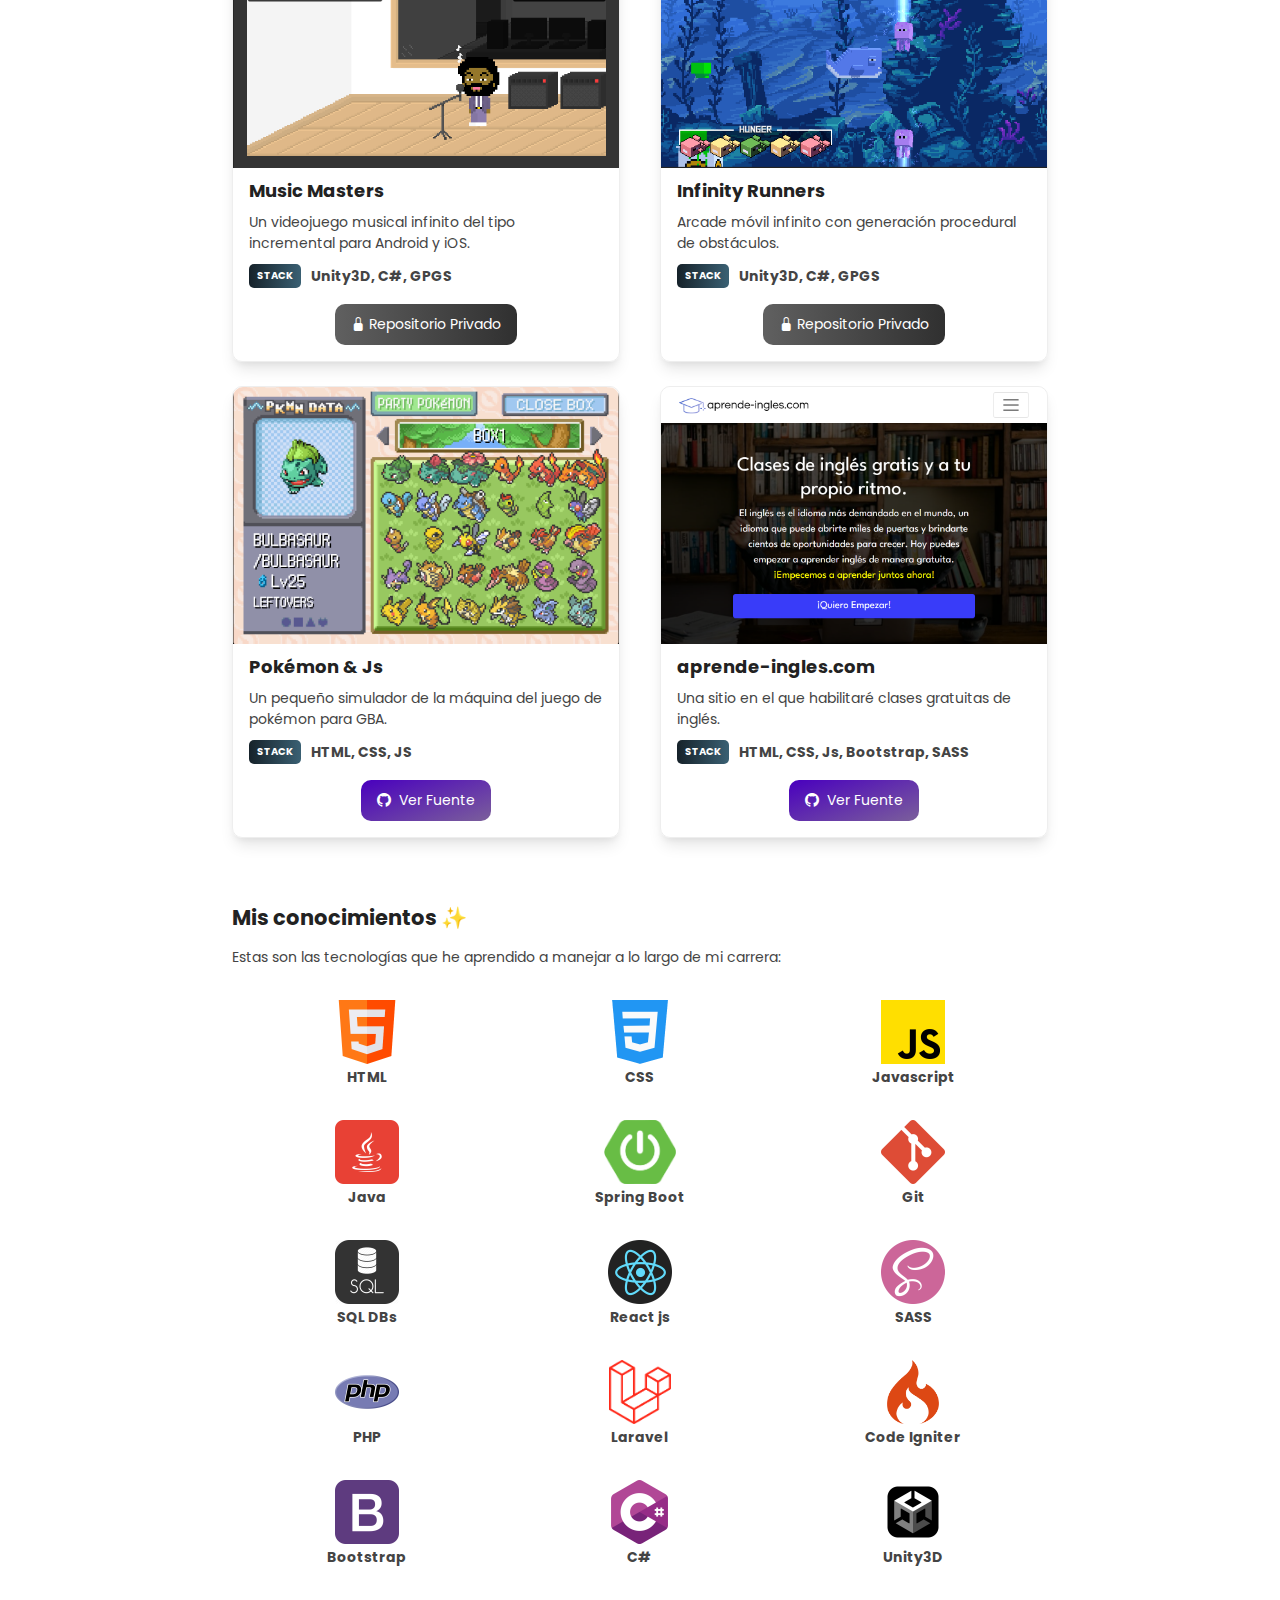
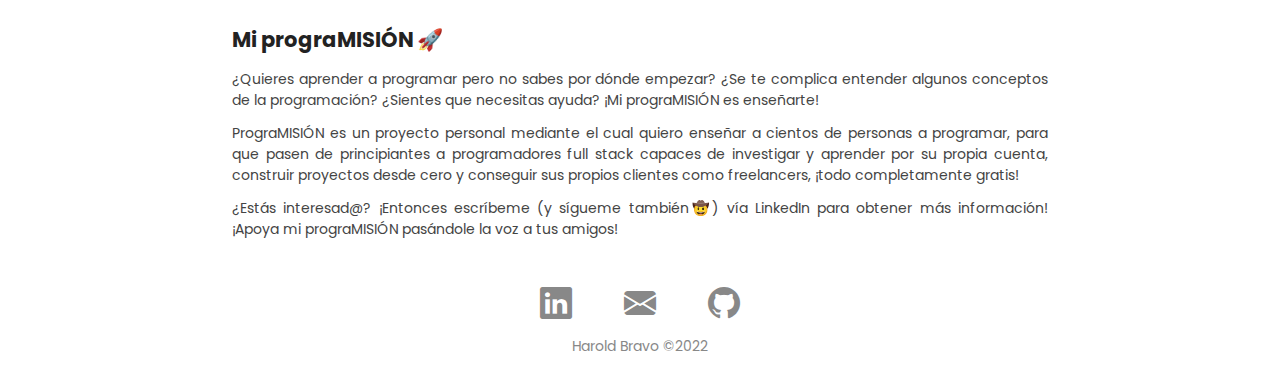
==== commit 543d02da: "added open graph tags" ====
--- a/index.html
+++ b/index.html
@@ -4,7 +4,12 @@
     <meta charset="UTF-8">
     <meta http-equiv="X-UA-Compatible" content="IE=edge">
     <meta name="viewport" content="width=device-width, initial-scale=1.0">
+    <meta property='og:title' content="Harold Bravo: Desarrollador Web"/>
+    <meta property='og:image' content="https://andrebravo23.github.io/My-portfolio/assets/images/Twitter_PP.png"/>
+    <meta property='og:description' content="Conoce más acerca de mí y mi trabajo"/>
+    <meta property='og:url' content="https://andrebravo23.github.io/My-portfolio"/>
     <title>Harold Bravo: Desarrollador Web</title>
+    <link rel="icon" type="image/x-icon" href="assets/favicon.ico">
     <link rel="preconnect" href="https://fonts.googleapis.com">
     <link rel="preconnect" href="https://fonts.gstatic.com" crossorigin>
     <link href="https://fonts.googleapis.com/css2?family=Poppins:ital,wght@0,100;0,200;0,300;0,400;0,700;1,500;1,600;1,800&display=swap" rel="stylesheet">
@@ -77,11 +82,11 @@
         <a class="a-target" href="#about-me"><h2>Sobre mí 🤓 <span class="tag">#</span></h2></a>
         <p class="p-block">
             Soy un estudiante de los últimos ciclos de la carrera de Ingeniería, empecé a programar a los
-            16 años y desde el primer momento supe que esto era lo que quería hacer profesionalmente.
-        </p>
-        <p class="p-block">
-            Solidifiqué mis conocimientos creando pequeños videojuegos móbiles en Unity3D y ahora me dedico
-            al desarrollo de aplicaciones web.
+            16 años y desde el primer momento supe que esta era la carrera para la que había nacido.
+        </p>
+        <p class="p-block">
+            Solidifiqué mis conocimientos creando pequeños videojuegos móbiles en Unity3D y ahora me desempeño
+            profesionalmente como programador de aplicaciones web.
         </p>
     </section>
 
